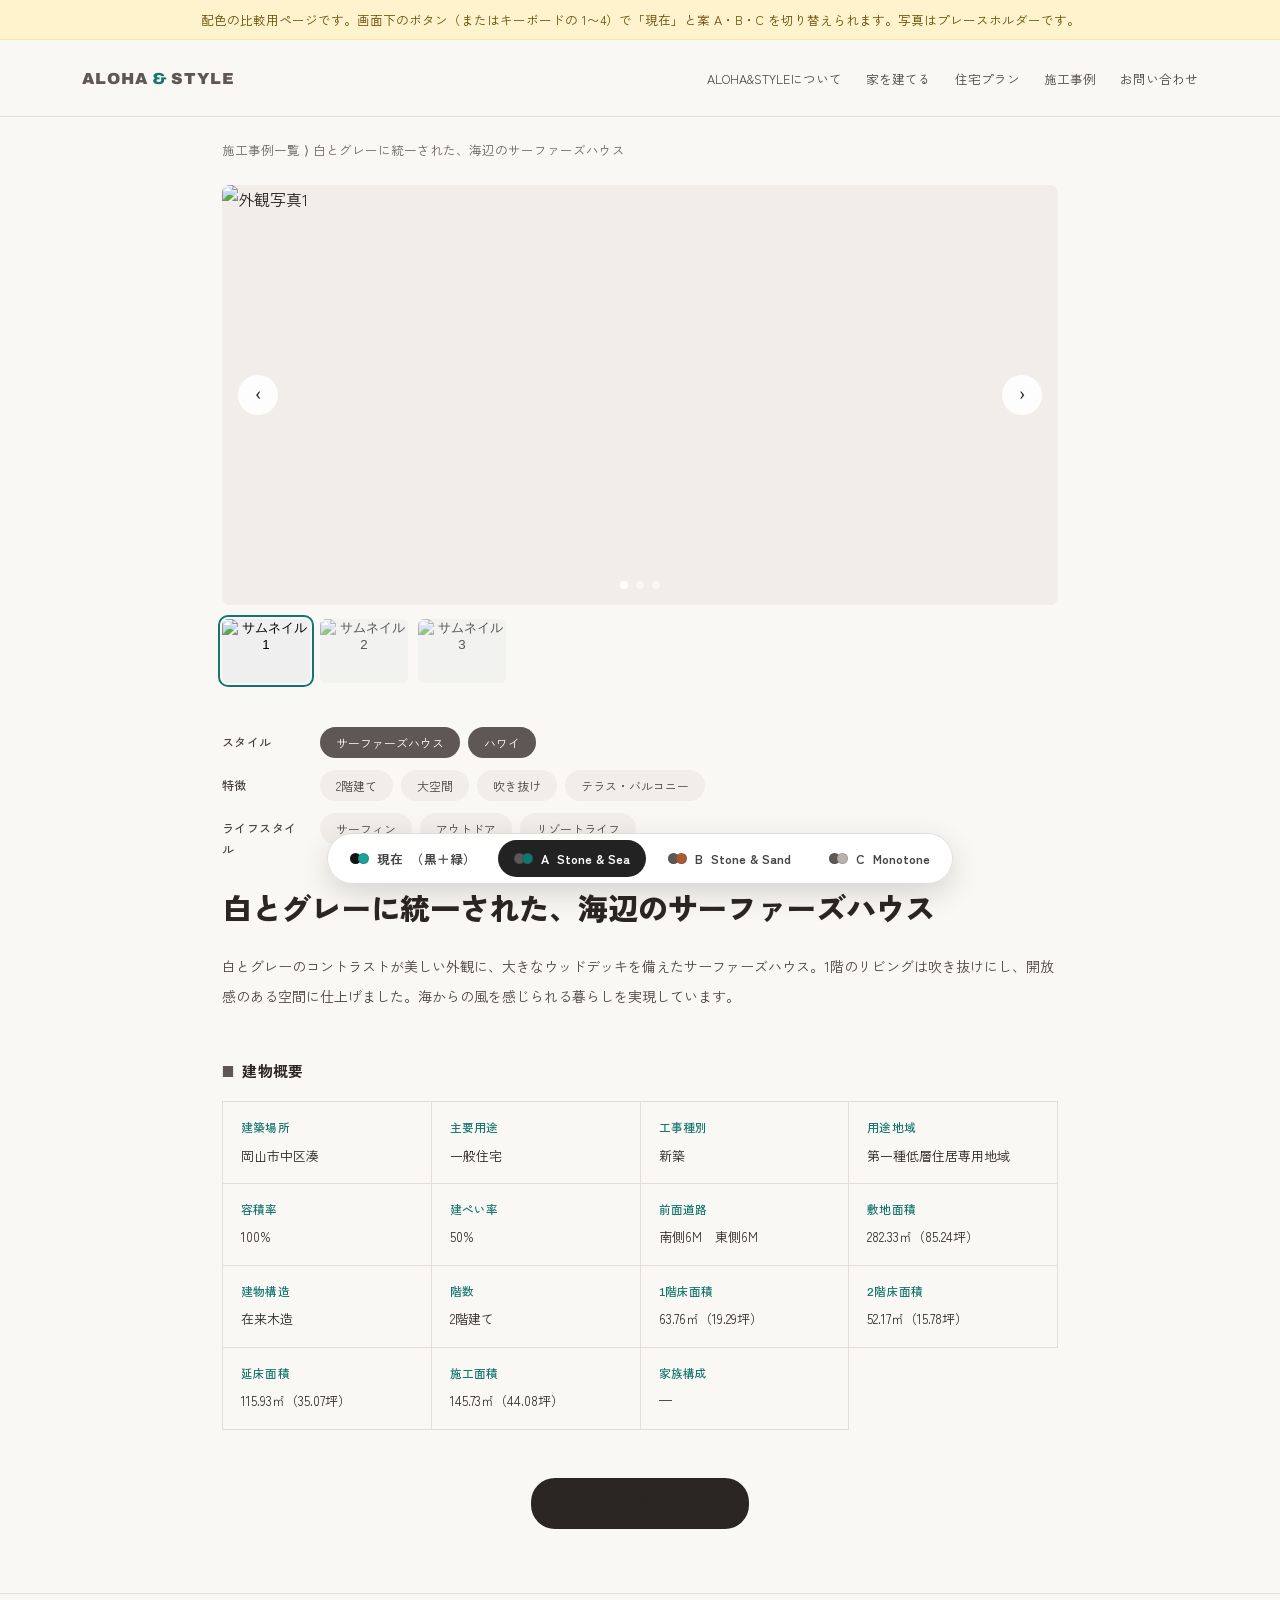
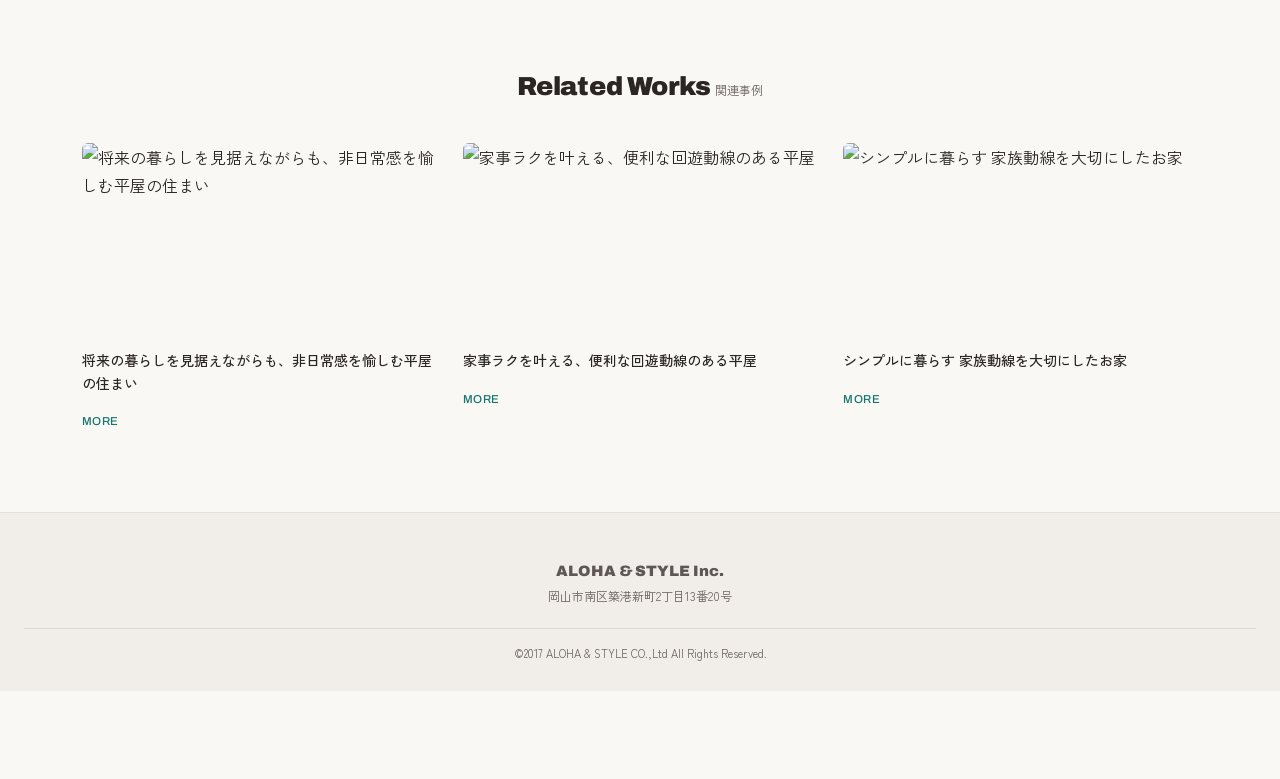
==== proposals/case-detail-color-compare.html @ 7393471c "施工事例詳細の配色比較ページを追加 プレビューに配色切り替え（現在 / A Stone & Sea / B Stone & Sand / C Monotone）を付けた確認用HTML。  Co-Aut" ====
<!DOCTYPE html>
<html lang="ja">
<head>
<meta charset="UTF-8">
<meta name="viewport" content="width=device-width, initial-scale=1.0">
<title>施工事例詳細 配色比較</title>
<link rel="preconnect" href="https://fonts.googleapis.com">
<link href="https://fonts.googleapis.com/css2?family=Archivo:wght@500;700;900&family=Zen+Kaku+Gothic+New:wght@400;500;700;900&display=swap" rel="stylesheet">
<style>
  *{box-sizing:border-box;margin:0;padding:0}
  body{font-family:'Zen Kaku Gothic New',sans-serif;background:var(--paper);padding-bottom:88px}
  .PreviewNote{
    background:#fff3cd;color:#664d03;font-size:12.5px;padding:10px 20px;text-align:center;
    border-bottom:1px solid #ffe69c;
  }
  .SiteHeader{
    position:sticky;top:0;z-index:50;background:var(--header-bg);backdrop-filter:blur(6px);
    border-bottom:1px solid var(--line);
  }
  .SiteHeader__inner{max-width:1180px;margin:0 auto;padding:0 32px;height:76px;display:flex;align-items:center;justify-content:space-between}
  .SiteHeader__logo{font-family:'Archivo',sans-serif;font-weight:900;font-size:16px;letter-spacing:.06em;color:var(--brand)}
  .SiteHeader__logo span{color:var(--logo-amp)}
  .SiteHeader__nav{display:flex;gap:24px;font-size:12.5px}
  .SiteHeader__nav a{color:var(--ink-soft);text-decoration:none}
  .SiteHeader__nav a:hover{color:var(--ink)}
  @media (max-width:900px){.SiteHeader__nav{display:none}}
  .SiteFooter{background:var(--footer-bg);color:var(--footer-text);border-top:1px solid var(--line);padding:50px 24px 30px;text-align:center;margin-top:0}
  .SiteFooter__logo{font-family:'Archivo',sans-serif;font-weight:900;font-size:15px;color:var(--footer-logo);margin-bottom:8px}
  .SiteFooter__addr{font-size:12px;color:var(--footer-mute);margin-bottom:24px}
  .SiteFooter__bottom{border-top:1px solid var(--footer-line);padding-top:16px;font-size:11px;color:var(--footer-mute)}
.CaseDetail {
  --cd-ink: var(--ink);
  --cd-ink-soft: var(--ink-soft);
  --cd-mute: var(--mute);
  --cd-line: var(--line);
  --cd-paper: var(--paper);
  --cd-paper-shade: var(--shade);
  --cd-white: #ffffff;
  --cd-accent: var(--accent);
  background: var(--cd-paper);
  color: var(--cd-ink);
  font-family: "Zen Kaku Gothic New", sans-serif;
  line-height: 1.75;
  overflow-x: hidden;
}
.CaseDetail * {
  box-sizing: border-box;
}
.CaseDetail a {
  color: inherit;
  text-decoration: none;
}
.CaseDetail img {
  display: block;
  width: 100%;
  height: 100%;
  object-fit: cover;
}
.CaseDetail__wrap {
  max-width: 900px;
  margin: 0 auto;
  padding: 0 32px;
}
@media (max-width: 600px) {
  .CaseDetail__wrap {
    padding: 0 20px;
  }
}
.CaseDetail__btn {
  display: inline-block;
  background: var(--btn);
  color: var(--cd-white);
  font-family: "Archivo", "Zen Kaku Gothic New", sans-serif;
  font-weight: 700;
  font-size: 13px;
  letter-spacing: 0.03em;
  border-radius: 24px;
  padding: 14px 40px;
  transition: background 0.2s ease;
}
.CaseDetail__btn:hover {
  background: var(--btn-hover);
}
.CaseDetail__breadcrumb {
  padding: 22px 0 0;
  font-size: 12.5px;
  color: var(--cd-mute);
}
.CaseDetail__breadcrumb a:hover {
  color: var(--cd-ink);
  text-decoration: underline;
}
.CaseDetail__slider {
  position: relative;
  width: 100%;
  height: 420px;
  margin-top: 24px;
  border-radius: 8px;
  overflow: hidden;
  background: var(--cd-paper-shade);
}
@media (max-width: 760px) {
  .CaseDetail__slider {
    height: 260px;
  }
}
.CaseDetail__slider-slide {
  position: absolute;
  inset: 0;
  height: 100%;
  opacity: 0;
  transition: opacity 0.4s ease;
}
.CaseDetail__slider-slide.is-active {
  opacity: 1;
  position: relative;
}
.CaseDetail__slider-arrow {
  position: absolute;
  top: 50%;
  transform: translateY(-50%);
  width: 40px;
  height: 40px;
  border-radius: 50%;
  background: rgba(255, 255, 255, 0.9);
  display: flex;
  align-items: center;
  justify-content: center;
  font-family: "Archivo", "Zen Kaku Gothic New", sans-serif;
  font-size: 18px;
  color: var(--cd-ink);
  cursor: pointer;
  border: none;
  z-index: 2;
}
.CaseDetail__slider-arrow--prev {
  left: 16px;
}
.CaseDetail__slider-arrow--next {
  right: 16px;
}
.CaseDetail__slider-dots {
  position: absolute;
  bottom: 16px;
  left: 0;
  right: 0;
  display: flex;
  justify-content: center;
  gap: 8px;
  z-index: 2;
}
.CaseDetail__slider-dots i {
  width: 8px;
  height: 8px;
  border-radius: 50%;
  background: rgba(255, 255, 255, 0.6);
  display: block;
}
.CaseDetail__slider-dots i.is-active {
  background: var(--cd-white);
}
.CaseDetail__thumbs {
  display: flex;
  gap: 10px;
  margin-top: 14px;
  flex-wrap: wrap;
}
.CaseDetail__thumb {
  width: 88px;
  height: 64px;
  border-radius: 6px;
  flex: none;
  cursor: pointer;
  opacity: 0.65;
  overflow: hidden;
  transition: opacity 0.2s ease;
  border: none;
  padding: 0;
}
.CaseDetail__thumb.is-active {
  opacity: 1;
  outline: 2px solid var(--cd-accent);
  outline-offset: 2px;
}
.CaseDetail__detail {
  padding: 44px 0 0;
}
.CaseDetail__tag-groups {
  margin-bottom: 28px;
}
.CaseDetail__tag-group {
  display: flex;
  gap: 14px;
  align-items: flex-start;
  margin-bottom: 12px;
}
@media (max-width: 760px) {
  .CaseDetail__tag-group {
    flex-direction: column;
    gap: 4px;
  }
}
.CaseDetail__tag-group-label {
  font-family: "Archivo", "Zen Kaku Gothic New", sans-serif;
  font-weight: 500;
  font-size: 12px;
  letter-spacing: 0.04em;
  color: var(--cd-ink-soft);
  flex: none;
  width: 84px;
  padding-top: 6px;
}
@media (max-width: 760px) {
  .CaseDetail__tag-group-label {
    width: auto;
  }
}
.CaseDetail__tag-group-tags {
  display: flex;
  gap: 8px;
  flex-wrap: wrap;
}
.CaseDetail__tag-group-tags span {
  background: var(--cd-paper-shade);
  color: var(--cd-ink-soft);
  padding: 5px 16px;
  border-radius: 16px;
  font-size: 12px;
}
.CaseDetail__tag-group--style .CaseDetail__tag-group-tags span {
  background: var(--chip);
  color: #fff;
}
.CaseDetail__title {
  font-family: "Archivo", "Zen Kaku Gothic New", sans-serif;
  font-weight: 900;
  font-size: 30px;
  line-height: 1.45;
  letter-spacing: -0.01em;
  color: var(--heading);
  margin-bottom: 20px;
}
@media (max-width: 760px) {
  .CaseDetail__title {
    font-size: 22px;
  }
}
.CaseDetail__lead {
  color: var(--cd-ink-soft);
  font-size: 14px;
  line-height: 2.1;
}
.CaseDetail__overview {
  margin-top: 48px;
}
.CaseDetail__overview-title {
  display: flex;
  align-items: center;
  gap: 8px;
  font-family: "Archivo", "Zen Kaku Gothic New", sans-serif;
  font-weight: 700;
  font-size: 15px;
  letter-spacing: 0.02em;
  color: var(--cd-ink);
  margin-bottom: 16px;
}
.CaseDetail__overview-title::before {
  content: "■";
  color: var(--mark);
  font-size: 12px;
}
.CaseDetail__overview-table {
  display: grid;
  grid-template-columns: repeat(4, 1fr);
  border-top: 1px solid var(--cd-line);
  border-left: 1px solid var(--cd-line);
}
@media (max-width: 760px) {
  .CaseDetail__overview-table {
    grid-template-columns: repeat(2, 1fr);
  }
}
.CaseDetail__overview-cell {
  border-right: 1px solid var(--cd-line);
  border-bottom: 1px solid var(--cd-line);
  padding: 16px 18px;
}
.CaseDetail__overview-key {
  font-family: "Archivo", "Zen Kaku Gothic New", sans-serif;
  font-weight: 500;
  font-size: 11.5px;
  letter-spacing: 0.02em;
  color: var(--cd-accent);
  margin-bottom: 6px;
}
.CaseDetail__overview-value {
  font-size: 13px;
  color: var(--cd-ink);
}
.CaseDetail__cta {
  text-align: center;
  padding: 48px 0 8px;
}
.CaseDetail__related {
  padding: 70px 0 80px;
  margin-top: 56px;
  border-top: 1px solid var(--cd-line);
}
.CaseDetail__related-head {
  text-align: center;
  padding: 0 24px 34px;
}
.CaseDetail__related-head-en {
  color: var(--heading);
  font-family: "Archivo", "Zen Kaku Gothic New", sans-serif;
  font-weight: 900;
  font-size: 26px;
  letter-spacing: -0.01em;
  display: inline-block;
}
.CaseDetail__related-head-jp {
  font-size: 12px;
  color: var(--cd-mute);
  margin-top: 6px;
}
.CaseDetail__related-grid {
  display: grid;
  grid-template-columns: repeat(3, 1fr);
  gap: 26px;
  max-width: 1180px;
  margin: 0 auto;
  padding: 0 32px;
}
@media (max-width: 760px) {
  .CaseDetail__related-grid {
    grid-template-columns: 1fr;
  }
}
.CaseDetail__related-card {
  display: block;
}
.CaseDetail__related-card img {
  height: 190px;
  border-radius: 6px;
  margin-bottom: 16px;
  transition: transform 0.4s ease;
}
.CaseDetail__related-card:hover img {
  transform: scale(1.04);
}
.CaseDetail__related-card h3 {
  font-size: 14px;
  color: var(--cd-ink);
  margin-bottom: 10px;
  line-height: 1.6;
  font-weight: 500;
}
.CaseDetail__related-card-more {
  font-family: "Archivo", "Zen Kaku Gothic New", sans-serif;
  font-weight: 500;
  font-size: 11.5px;
  letter-spacing: 0.04em;
  text-transform: uppercase;
  color: var(--cd-accent);
  display: inline-block;
}

/* ===== 配色（html[data-palette] で切り替え） ===== */
:root, html[data-palette="now"]{
  --ink:#141414; --ink-soft:#4a4a4a; --mute:#8c8c8c; --line:#e2e2e2; --paper:#fafafa; --shade:#f2f2f2;
  --accent:#1fa198; --brand:#141414; --logo-amp:#1fa198; --heading:#141414; --btn:#141414; --btn-hover:#1fa198; --chip:#141414; --mark:#1fa198;
  --header-bg:rgba(250,250,250,.92);
  --footer-bg:#141414; --footer-text:#d8d1c4; --footer-logo:#ffffff; --footer-mute:#8f8f8f; --footer-line:rgba(255,255,255,.12);
}
html[data-palette="a"]{
  --ink:#2B2624; --ink-soft:#4A4441; --mute:#6B645F; --line:#E4DED7; --paper:#FAF8F5; --shade:#F1EDE8;
  --accent:#15766E; --brand:#5E5755; --logo-amp:#15766E; --heading:#2B2624; --btn:#2B2624; --btn-hover:#15766E; --chip:#5E5755; --mark:#5E5755;
  --header-bg:rgba(250,248,245,.92);
  --footer-bg:#F1EDE8; --footer-text:#4A4441; --footer-logo:#5E5755; --footer-mute:#6B645F; --footer-line:#E0D9D1;
}
html[data-palette="b"]{
  --ink:#2B2624; --ink-soft:#4A4441; --mute:#6B645F; --line:#E6DDD2; --paper:#FAF7F2; --shade:#F2ECE3;
  --accent:#A85A33; --brand:#5E5755; --logo-amp:#A85A33; --heading:#2B2624; --btn:#2B2624; --btn-hover:#A85A33; --chip:#5E5755; --mark:#A85A33;
  --header-bg:rgba(250,247,242,.92);
  --footer-bg:#F2ECE3; --footer-text:#4A4441; --footer-logo:#5E5755; --footer-mute:#6B645F; --footer-line:#E2D8CC;
}
html[data-palette="c"]{
  --ink:#2B2624; --ink-soft:#4A4441; --mute:#6B645F; --line:#E4E0DC; --paper:#FAFAF8; --shade:#F1EFEC;
  --accent:#5E5755; --brand:#5E5755; --logo-amp:#5E5755; --heading:#2B2624; --btn:#5E5755; --btn-hover:#2B2624; --chip:#5E5755; --mark:#5E5755;
  --header-bg:rgba(250,250,248,.92);
  --footer-bg:#F1EFEC; --footer-text:#4A4441; --footer-logo:#5E5755; --footer-mute:#6B645F; --footer-line:#DEDAD5;
}
html{transition:background .3s}
body,.SiteHeader,.SiteFooter,.CaseDetail,.CaseDetail__btn,.CaseDetail__tag-group-tags span{transition:background-color .3s,color .3s,border-color .3s}

/* ===== 切り替えバー ===== */
.Switcher{position:fixed;left:50%;bottom:16px;transform:translateX(-50%);z-index:100;display:flex;gap:6px;padding:6px;
  background:rgba(255,255,255,.96);border:1px solid #ddd;border-radius:999px;box-shadow:0 10px 30px rgba(0,0,0,.14);max-width:calc(100% - 24px);overflow-x:auto}
.Switcher button{flex:none;display:flex;align-items:center;gap:8px;border:none;background:none;border-radius:999px;padding:9px 16px;cursor:pointer;
  font:600 12.5px 'Zen Kaku Gothic New',sans-serif;color:#444;white-space:nowrap}
.Switcher button:hover{background:#f3f3f3}
.Switcher button[aria-pressed="true"]{background:#222;color:#fff}
.Switcher i{display:flex}
.Switcher i b{width:11px;height:11px;border-radius:50%;border:1px solid rgba(0,0,0,.12);margin-left:-3px}
.Switcher i b:first-child{margin-left:0}
@media (max-width:600px){.Switcher button{padding:8px 11px;font-size:11.5px}.Switcher .lbl{display:none}}
</style>
</head>
<body>
<div class="PreviewNote">配色の比較用ページです。画面下のボタン（またはキーボードの 1〜4）で「現在」と案 A・B・C を切り替えられます。写真はプレースホルダーです。</div>

<header class="SiteHeader">
  <div class="SiteHeader__inner">
    <div class="SiteHeader__logo">ALOHA <span>&amp;</span> STYLE</div>
    <nav class="SiteHeader__nav">
      <a href="#">ALOHA&amp;STYLEについて</a>
      <a href="#">家を建てる</a>
      <a href="#">住宅プラン</a>
      <a href="#">施工事例</a>
      <a href="#">お問い合わせ</a>
    </nav>
  </div>
</header>
<div class="CaseDetail">
  <main class="CaseDetail__wrap">

    <div class="CaseDetail__breadcrumb">
      <a href="#">施工事例一覧</a>&nbsp;&rang;&nbsp;白とグレーに統一された、海辺のサーファーズハウス
    </div>

    <div class="CaseDetail__slider" data-case-slider>
      <img class="CaseDetail__slider-slide is-active" src="https://picsum.photos/seed/aloha-case-1/1200/800" alt="外観写真1" loading="eager">
      <img class="CaseDetail__slider-slide" src="https://picsum.photos/seed/aloha-case-2/1200/800" alt="外観写真2" loading="lazy">
      <img class="CaseDetail__slider-slide" src="https://picsum.photos/seed/aloha-case-3/1200/800" alt="内観写真3" loading="lazy">
      <button type="button" class="CaseDetail__slider-arrow CaseDetail__slider-arrow--prev" aria-label="前の写真">&lsaquo;</button>
      <button type="button" class="CaseDetail__slider-arrow CaseDetail__slider-arrow--next" aria-label="次の写真">&rsaquo;</button>
      <div class="CaseDetail__slider-dots">
        <i class="is-active"></i><i></i><i></i>
      </div>
    </div>
    <div class="CaseDetail__thumbs">
      <button type="button" class="CaseDetail__thumb is-active" data-index="0"><img src="https://picsum.photos/seed/aloha-case-1/1200/800" alt="サムネイル1"></button>
      <button type="button" class="CaseDetail__thumb" data-index="1"><img src="https://picsum.photos/seed/aloha-case-2/1200/800" alt="サムネイル2"></button>
      <button type="button" class="CaseDetail__thumb" data-index="2"><img src="https://picsum.photos/seed/aloha-case-3/1200/800" alt="サムネイル3"></button>
    </div>

    <div class="CaseDetail__detail">
      <div class="CaseDetail__tag-groups">
        <div class="CaseDetail__tag-group CaseDetail__tag-group--style">
          <span class="CaseDetail__tag-group-label">スタイル</span>
          <div class="CaseDetail__tag-group-tags"><span>サーファーズハウス</span><span>ハワイ</span></div>
        </div>
        <div class="CaseDetail__tag-group">
          <span class="CaseDetail__tag-group-label">特徴</span>
          <div class="CaseDetail__tag-group-tags"><span>2階建て</span><span>大空間</span><span>吹き抜け</span><span>テラス・バルコニー</span></div>
        </div>
        <div class="CaseDetail__tag-group">
          <span class="CaseDetail__tag-group-label">ライフスタイル</span>
          <div class="CaseDetail__tag-group-tags"><span>サーフィン</span><span>アウトドア</span><span>リゾートライフ</span></div>
        </div>
      </div>

      <h1 class="CaseDetail__title">白とグレーに統一された、海辺のサーファーズハウス</h1>

      <div class="CaseDetail__lead">
        <p>白とグレーのコントラストが美しい外観に、大きなウッドデッキを備えたサーファーズハウス。1階のリビングは吹き抜けにし、開放感のある空間に仕上げました。海からの風を感じられる暮らしを実現しています。</p>
      </div>

      <div class="CaseDetail__overview">
        <div class="CaseDetail__overview-title">建物概要</div>
        <div class="CaseDetail__overview-table">
          <div class="CaseDetail__overview-cell"><div class="CaseDetail__overview-key">建築場所</div><div class="CaseDetail__overview-value">岡山市中区湊</div></div>
          <div class="CaseDetail__overview-cell"><div class="CaseDetail__overview-key">主要用途</div><div class="CaseDetail__overview-value">一般住宅</div></div>
          <div class="CaseDetail__overview-cell"><div class="CaseDetail__overview-key">工事種別</div><div class="CaseDetail__overview-value">新築</div></div>
          <div class="CaseDetail__overview-cell"><div class="CaseDetail__overview-key">用途地域</div><div class="CaseDetail__overview-value">第一種低層住居専用地域</div></div>
          <div class="CaseDetail__overview-cell"><div class="CaseDetail__overview-key">容積率</div><div class="CaseDetail__overview-value">100%</div></div>
          <div class="CaseDetail__overview-cell"><div class="CaseDetail__overview-key">建ぺい率</div><div class="CaseDetail__overview-value">50%</div></div>
          <div class="CaseDetail__overview-cell"><div class="CaseDetail__overview-key">前面道路</div><div class="CaseDetail__overview-value">南側6M　東側6M</div></div>
          <div class="CaseDetail__overview-cell"><div class="CaseDetail__overview-key">敷地面積</div><div class="CaseDetail__overview-value">282.33㎡（85.24坪）</div></div>
          <div class="CaseDetail__overview-cell"><div class="CaseDetail__overview-key">建物構造</div><div class="CaseDetail__overview-value">在来木造</div></div>
          <div class="CaseDetail__overview-cell"><div class="CaseDetail__overview-key">階数</div><div class="CaseDetail__overview-value">2階建て</div></div>
          <div class="CaseDetail__overview-cell"><div class="CaseDetail__overview-key">1階床面積</div><div class="CaseDetail__overview-value">63.76㎡（19.29坪）</div></div>
          <div class="CaseDetail__overview-cell"><div class="CaseDetail__overview-key">2階床面積</div><div class="CaseDetail__overview-value">52.17㎡（15.78坪）</div></div>
          <div class="CaseDetail__overview-cell"><div class="CaseDetail__overview-key">延床面積</div><div class="CaseDetail__overview-value">115.93㎡（35.07坪）</div></div>
          <div class="CaseDetail__overview-cell"><div class="CaseDetail__overview-key">施工面積</div><div class="CaseDetail__overview-value">145.73㎡（44.08坪）</div></div>
          <div class="CaseDetail__overview-cell"><div class="CaseDetail__overview-key">家族構成</div><div class="CaseDetail__overview-value">&mdash;</div></div>
        </div>
      </div>
    </div>

    <div class="CaseDetail__cta"><a href="#" class="CaseDetail__btn">カタログを請求する &rarr;</a></div>
  </main>

  <section class="CaseDetail__related" aria-labelledby="case-related-heading">
    <div class="CaseDetail__related-head">
      <h2 id="case-related-heading" class="CaseDetail__related-head-en">Related Works</h2>
      <span class="CaseDetail__related-head-jp">関連事例</span>
    </div>
    <div class="CaseDetail__related-grid">
      <a href="#" class="CaseDetail__related-card">
        <img src="https://picsum.photos/seed/aloha-related-1/900/700" alt="将来の暮らしを見据えながらも、非日常感を愉しむ平屋の住まい">
        <h3>将来の暮らしを見据えながらも、非日常感を愉しむ平屋の住まい</h3>
        <span class="CaseDetail__related-card-more">More</span>
      </a>
      <a href="#" class="CaseDetail__related-card">
        <img src="https://picsum.photos/seed/aloha-related-2/900/700" alt="家事ラクを叶える、便利な回遊動線のある平屋">
        <h3>家事ラクを叶える、便利な回遊動線のある平屋</h3>
        <span class="CaseDetail__related-card-more">More</span>
      </a>
      <a href="#" class="CaseDetail__related-card">
        <img src="https://picsum.photos/seed/aloha-related-3/900/700" alt="シンプルに暮らす 家族動線を大切にしたお家">
        <h3>シンプルに暮らす 家族動線を大切にしたお家</h3>
        <span class="CaseDetail__related-card-more">More</span>
      </a>
    </div>
  </section>
</div>

<footer class="SiteFooter">
  <div class="SiteFooter__logo">ALOHA & STYLE Inc.</div>
  <div class="SiteFooter__addr">岡山市南区築港新町2丁目13番20号</div>
  <div class="SiteFooter__bottom">©2017 ALOHA & STYLE CO.,Ltd All Rights Reserved.</div>
</footer>

<script>
(function(){
  var slides = document.querySelectorAll('.CaseDetail__slider-slide');
  var dots = document.querySelectorAll('.CaseDetail__slider-dots i');
  var thumbs = document.querySelectorAll('.CaseDetail__thumb');
  var current = 0;
  function show(i){
    slides.forEach(function(s,idx){ s.classList.toggle('is-active', idx===i); });
    dots.forEach(function(d,idx){ d.classList.toggle('is-active', idx===i); });
    thumbs.forEach(function(t,idx){ t.classList.toggle('is-active', idx===i); });
    current = i;
  }
  document.querySelector('.CaseDetail__slider-arrow--next').addEventListener('click', function(){ show((current+1)%slides.length); });
  document.querySelector('.CaseDetail__slider-arrow--prev').addEventListener('click', function(){ show((current-1+slides.length)%slides.length); });
  thumbs.forEach(function(t,idx){ t.addEventListener('click', function(){ show(idx); }); });
})();
</script>

<nav class="Switcher" aria-label="配色の切り替え">
  <button type="button" data-p="now"><i><b style="background:#141414"></b><b style="background:#1fa198"></b></i>現在<span class="lbl">（黒＋緑）</span></button>
  <button type="button" data-p="a"><i><b style="background:#5E5755"></b><b style="background:#15766E"></b></i>A<span class="lbl"> Stone &amp; Sea</span></button>
  <button type="button" data-p="b"><i><b style="background:#5E5755"></b><b style="background:#A85A33"></b></i>B<span class="lbl"> Stone &amp; Sand</span></button>
  <button type="button" data-p="c"><i><b style="background:#5E5755"></b><b style="background:#B9B1AB"></b></i>C<span class="lbl"> Monotone</span></button>
</nav>
<script>
(function(){
  var btns=document.querySelectorAll('.Switcher button'), keys=['now','a','b','c'];
  function set(p){ document.documentElement.setAttribute('data-palette',p);
    btns.forEach(function(b){ b.setAttribute('aria-pressed', b.getAttribute('data-p')===p ? 'true':'false'); });
    try{ localStorage.setItem('aloha-palette',p); }catch(e){} }
  btns.forEach(function(b){ b.addEventListener('click',function(){ set(b.getAttribute('data-p')); }); });
  document.addEventListener('keydown',function(e){ var i=parseInt(e.key,10); if(i>=1&&i<=4) set(keys[i-1]); });
  var saved=null; try{ saved=localStorage.getItem('aloha-palette'); }catch(e){}
  set(keys.indexOf(saved)>=0 ? saved : 'a');
})();
</script>

</body>
</html>
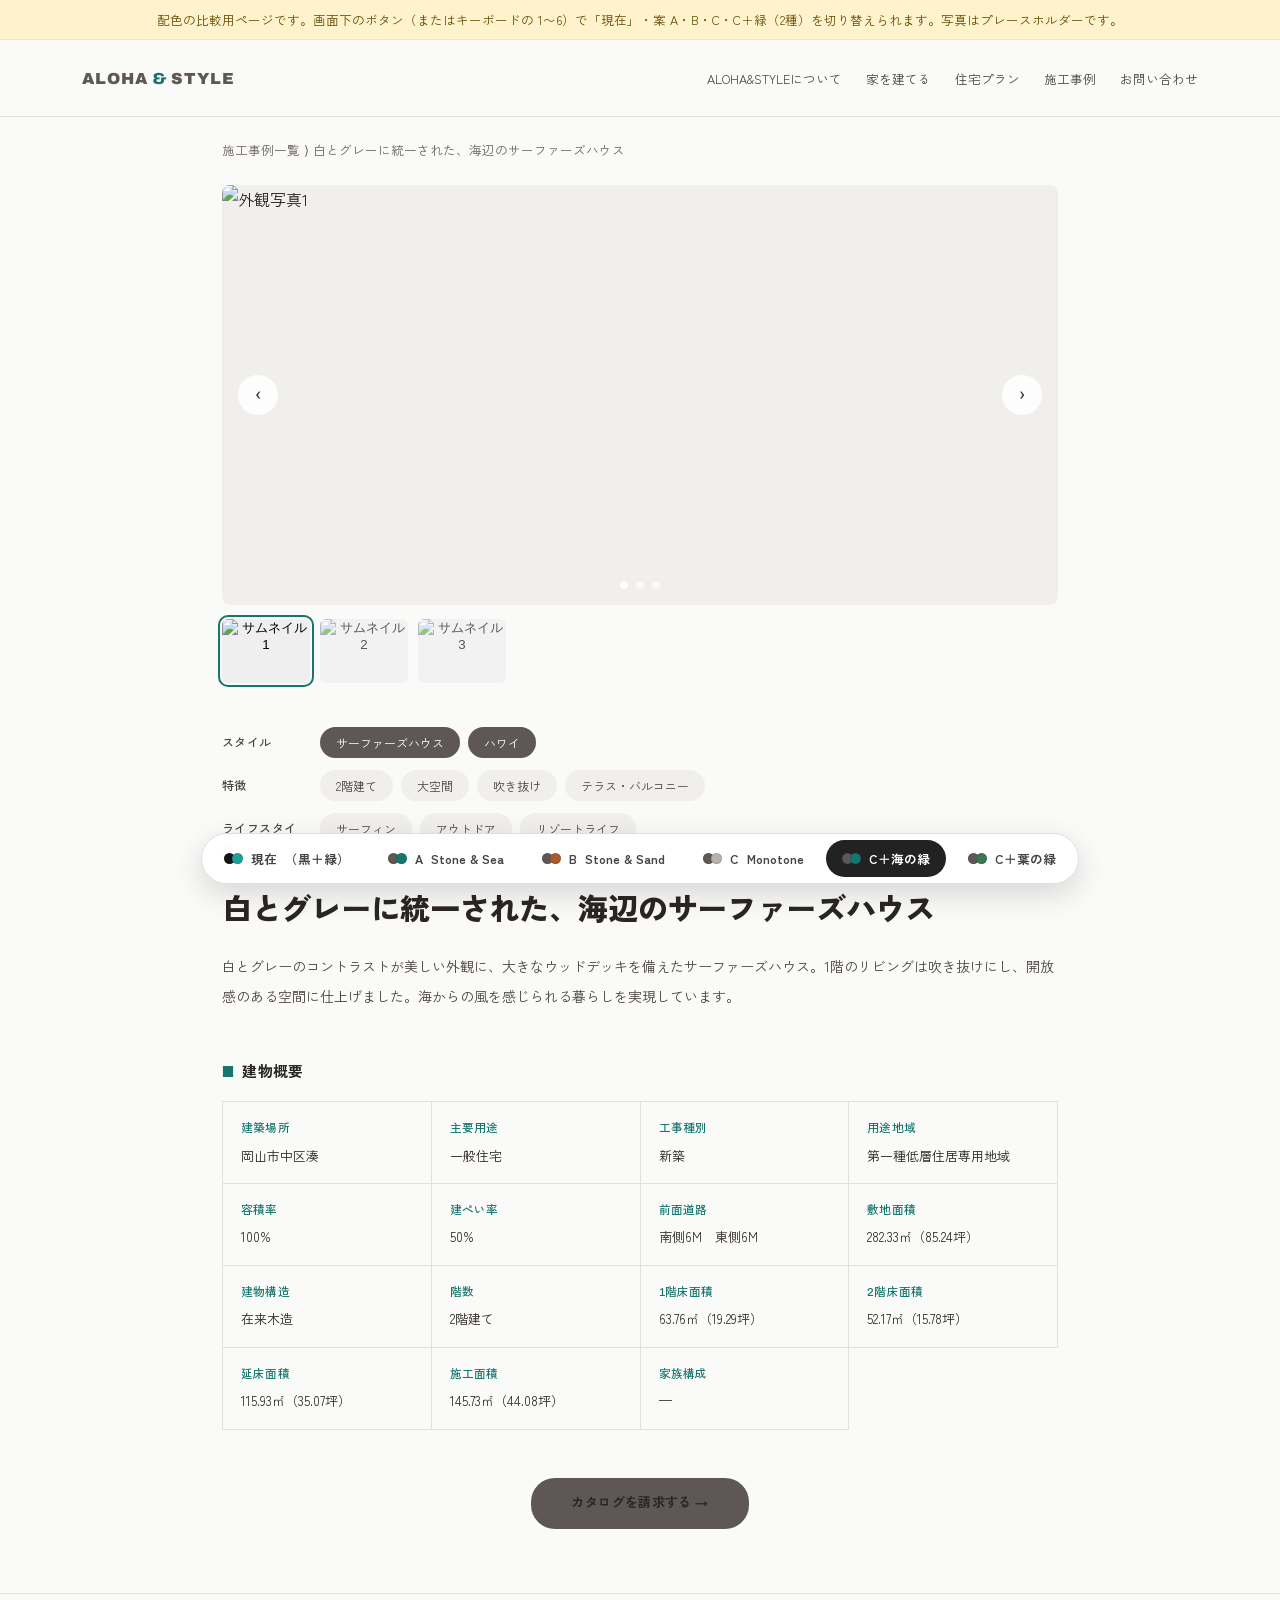
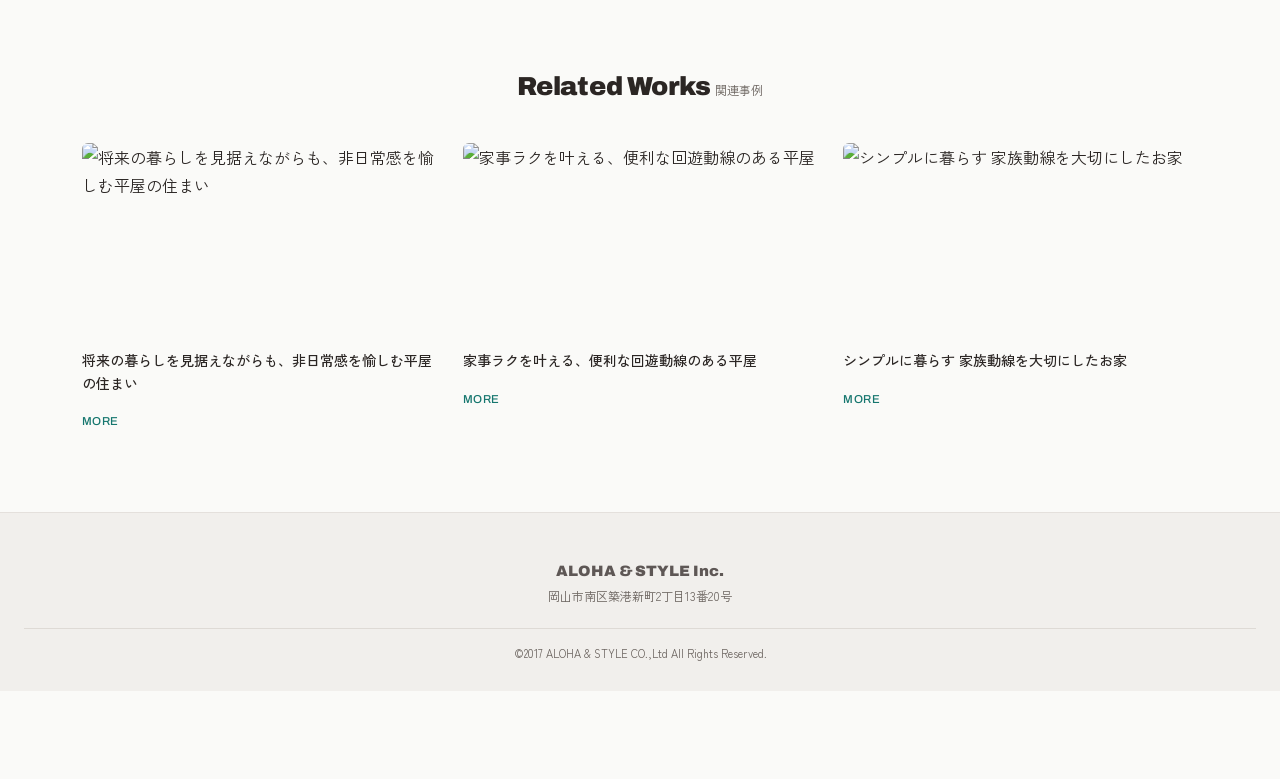
==== commit 2d7c7a07: "配色比較に「C＋海の緑」「C＋葉の緑」を追加 Co-Authored-By: Claude Opus 5.5 <noreply@anthropic.com> Claude-Session: https" ====
--- a/proposals/case-detail-color-compare.html
+++ b/proposals/case-detail-color-compare.html
@@ -390,6 +390,18 @@
   --header-bg:rgba(250,250,248,.92);
   --footer-bg:#F1EFEC; --footer-text:#4A4441; --footer-logo:#5E5755; --footer-mute:#6B645F; --footer-line:#DEDAD5;
 }
+html[data-palette="c1"]{
+  --ink:#2B2624; --ink-soft:#4A4441; --mute:#6B645F; --line:#E4E0DC; --paper:#FAFAF8; --shade:#F1EFEC;
+  --accent:#15766E; --brand:#5E5755; --logo-amp:#15766E; --heading:#2B2624; --btn:#5E5755; --btn-hover:#15766E; --chip:#5E5755; --mark:#15766E;
+  --header-bg:rgba(250,250,248,.92);
+  --footer-bg:#F1EFEC; --footer-text:#4A4441; --footer-logo:#5E5755; --footer-mute:#6B645F; --footer-line:#DEDAD5;
+}
+html[data-palette="c2"]{
+  --ink:#2B2624; --ink-soft:#4A4441; --mute:#6B645F; --line:#E4E0DC; --paper:#FAFAF8; --shade:#F1EFEC;
+  --accent:#3E7651; --brand:#5E5755; --logo-amp:#3E7651; --heading:#2B2624; --btn:#5E5755; --btn-hover:#3E7651; --chip:#5E5755; --mark:#3E7651;
+  --header-bg:rgba(250,250,248,.92);
+  --footer-bg:#F1EFEC; --footer-text:#4A4441; --footer-logo:#5E5755; --footer-mute:#6B645F; --footer-line:#DEDAD5;
+}
 html{transition:background .3s}
 body,.SiteHeader,.SiteFooter,.CaseDetail,.CaseDetail__btn,.CaseDetail__tag-group-tags span{transition:background-color .3s,color .3s,border-color .3s}
 
@@ -403,11 +415,11 @@
 .Switcher i{display:flex}
 .Switcher i b{width:11px;height:11px;border-radius:50%;border:1px solid rgba(0,0,0,.12);margin-left:-3px}
 .Switcher i b:first-child{margin-left:0}
-@media (max-width:600px){.Switcher button{padding:8px 11px;font-size:11.5px}.Switcher .lbl{display:none}}
+@media (max-width:760px){.Switcher{left:12px;right:12px;transform:none}.Switcher button{padding:8px 11px;font-size:11.5px}.Switcher .lbl{display:none}}
 </style>
 </head>
 <body>
-<div class="PreviewNote">配色の比較用ページです。画面下のボタン（またはキーボードの 1〜4）で「現在」と案 A・B・C を切り替えられます。写真はプレースホルダーです。</div>
+<div class="PreviewNote">配色の比較用ページです。画面下のボタン（またはキーボードの 1〜6）で「現在」・案 A・B・C・C＋緑（2種）を切り替えられます。写真はプレースホルダーです。</div>
 
 <header class="SiteHeader">
   <div class="SiteHeader__inner">
@@ -545,17 +557,19 @@
   <button type="button" data-p="a"><i><b style="background:#5E5755"></b><b style="background:#15766E"></b></i>A<span class="lbl"> Stone &amp; Sea</span></button>
   <button type="button" data-p="b"><i><b style="background:#5E5755"></b><b style="background:#A85A33"></b></i>B<span class="lbl"> Stone &amp; Sand</span></button>
   <button type="button" data-p="c"><i><b style="background:#5E5755"></b><b style="background:#B9B1AB"></b></i>C<span class="lbl"> Monotone</span></button>
+  <button type="button" data-p="c1"><i><b style="background:#5E5755"></b><b style="background:#15766E"></b></i>C＋海の緑</button>
+  <button type="button" data-p="c2"><i><b style="background:#5E5755"></b><b style="background:#3E7651"></b></i>C＋葉の緑</button>
 </nav>
 <script>
 (function(){
-  var btns=document.querySelectorAll('.Switcher button'), keys=['now','a','b','c'];
+  var btns=document.querySelectorAll('.Switcher button'), keys=['now','a','b','c','c1','c2'];
   function set(p){ document.documentElement.setAttribute('data-palette',p);
     btns.forEach(function(b){ b.setAttribute('aria-pressed', b.getAttribute('data-p')===p ? 'true':'false'); });
     try{ localStorage.setItem('aloha-palette',p); }catch(e){} }
   btns.forEach(function(b){ b.addEventListener('click',function(){ set(b.getAttribute('data-p')); }); });
-  document.addEventListener('keydown',function(e){ var i=parseInt(e.key,10); if(i>=1&&i<=4) set(keys[i-1]); });
+  document.addEventListener('keydown',function(e){ var i=parseInt(e.key,10); if(i>=1&&i<=6) set(keys[i-1]); });
   var saved=null; try{ saved=localStorage.getItem('aloha-palette'); }catch(e){}
-  set(keys.indexOf(saved)>=0 ? saved : 'a');
+  set('c1');
 })();
 </script>
 
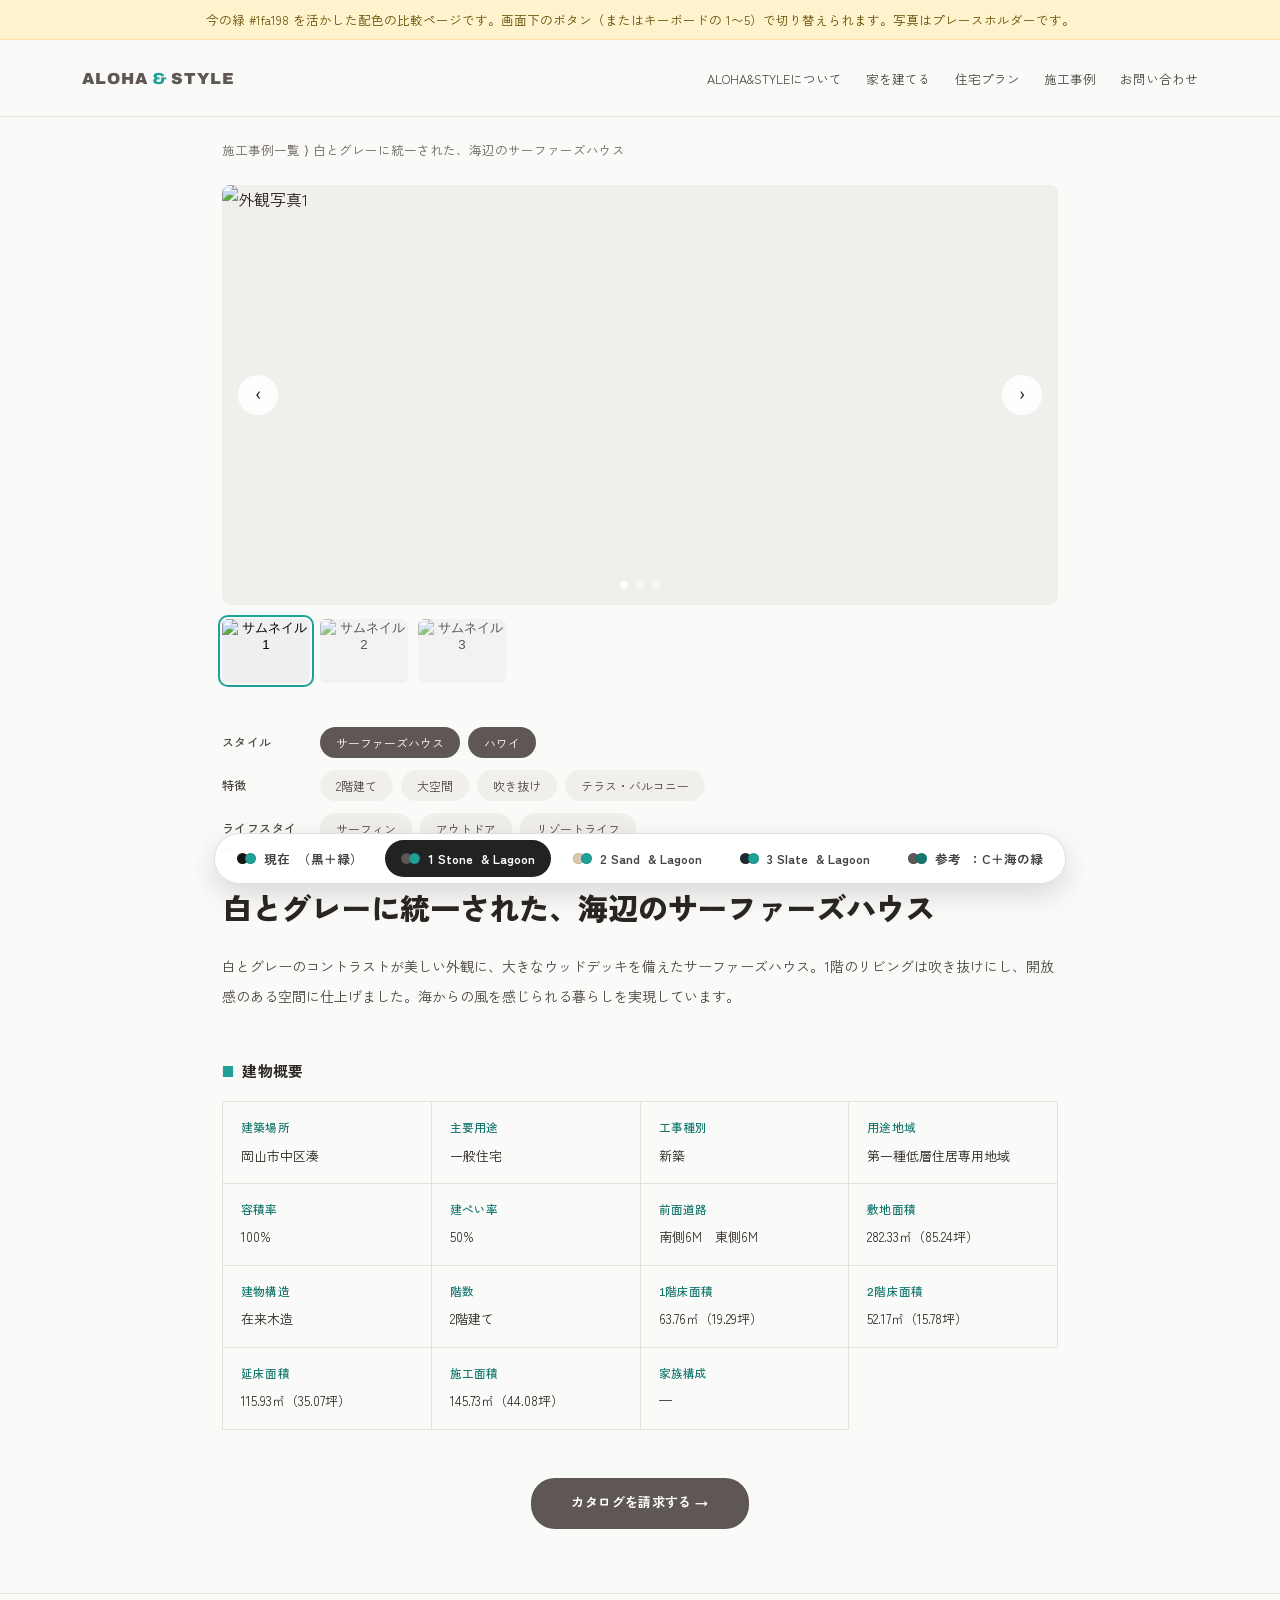
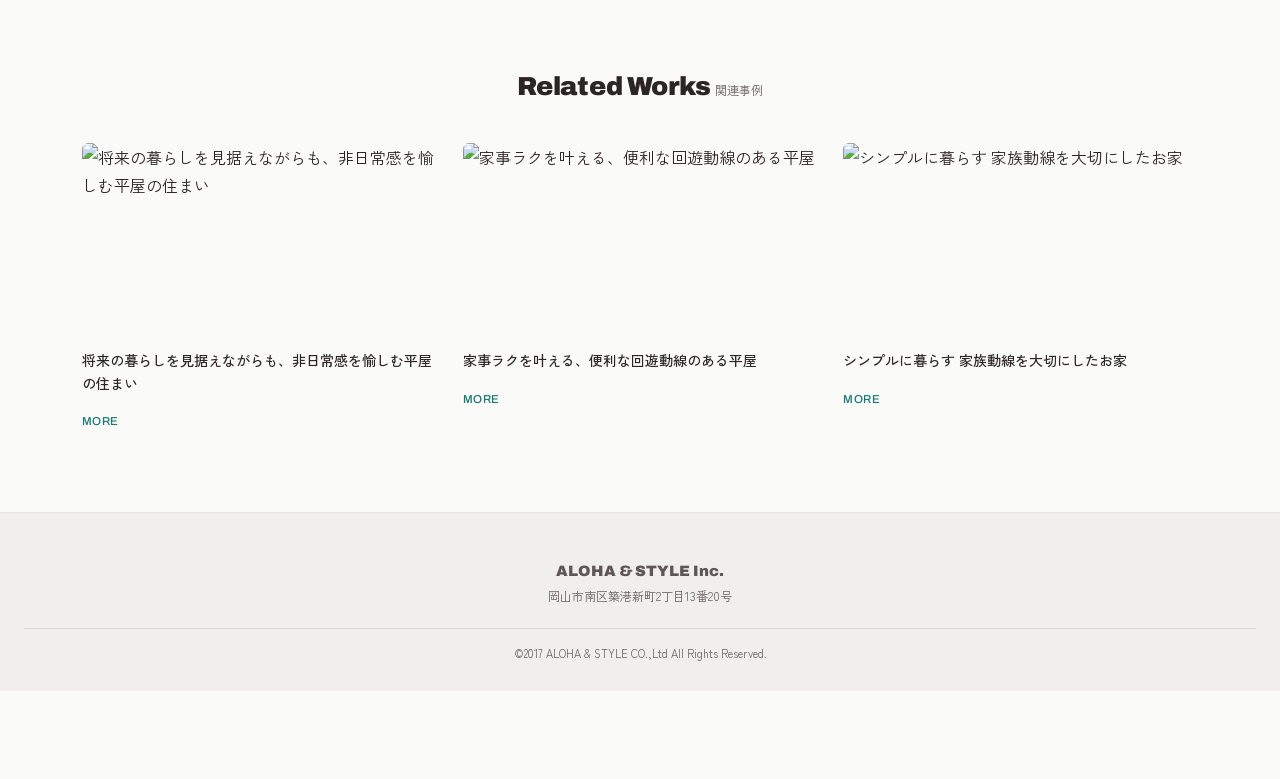
==== commit f9a67424: "配色比較を今の緑（#1fa198）を活かした3案に更新 Stone / Sand / Slate & Lagoon の3案。小さな文字だけ同系色の #177871 を使い読みやすさを確保。 あわせて比" ====
--- a/proposals/case-detail-color-compare.html
+++ b/proposals/case-detail-color-compare.html
@@ -46,7 +46,7 @@
 .CaseDetail * {
   box-sizing: border-box;
 }
-.CaseDetail a {
+:where(.CaseDetail) a {
   color: inherit;
   text-decoration: none;
 }
@@ -290,7 +290,7 @@
   font-weight: 500;
   font-size: 11.5px;
   letter-spacing: 0.02em;
-  color: var(--cd-accent);
+  color: var(--accent-text);
   margin-bottom: 6px;
 }
 .CaseDetail__overview-value {
@@ -361,44 +361,45 @@
   font-size: 11.5px;
   letter-spacing: 0.04em;
   text-transform: uppercase;
-  color: var(--cd-accent);
+  color: var(--accent-text);
   display: inline-block;
 }
 
-/* ===== 配色（html[data-palette] で切り替え） ===== */
+/* ===== 配色（html[data-palette] で切り替え） =====
+   --accent       : 今の緑 #1fa198（ロゴの&・■・枠線・ボタンなど「色として見せる」部分）
+   --accent-text  : 小さな文字用の緑（#1fa198 は白背景で 3.0:1 と薄いため、同じ色相を少し深くした #177871 = 5.1:1）
+*/
 :root, html[data-palette="now"]{
   --ink:#141414; --ink-soft:#4a4a4a; --mute:#8c8c8c; --line:#e2e2e2; --paper:#fafafa; --shade:#f2f2f2;
-  --accent:#1fa198; --brand:#141414; --logo-amp:#1fa198; --heading:#141414; --btn:#141414; --btn-hover:#1fa198; --chip:#141414; --mark:#1fa198;
+  --accent:#1fa198; --accent-text:#1fa198; --brand:#141414; --logo-amp:#1fa198; --heading:#141414; --btn:#141414; --btn-hover:#1fa198; --chip:#141414; --mark:#1fa198;
   --header-bg:rgba(250,250,250,.92);
   --footer-bg:#141414; --footer-text:#d8d1c4; --footer-logo:#ffffff; --footer-mute:#8f8f8f; --footer-line:rgba(255,255,255,.12);
 }
-html[data-palette="a"]{
-  --ink:#2B2624; --ink-soft:#4A4441; --mute:#6B645F; --line:#E4DED7; --paper:#FAF8F5; --shade:#F1EDE8;
-  --accent:#15766E; --brand:#5E5755; --logo-amp:#15766E; --heading:#2B2624; --btn:#2B2624; --btn-hover:#15766E; --chip:#5E5755; --mark:#5E5755;
-  --header-bg:rgba(250,248,245,.92);
-  --footer-bg:#F1EDE8; --footer-text:#4A4441; --footer-logo:#5E5755; --footer-mute:#6B645F; --footer-line:#E0D9D1;
-}
-html[data-palette="b"]{
-  --ink:#2B2624; --ink-soft:#4A4441; --mute:#6B645F; --line:#E6DDD2; --paper:#FAF7F2; --shade:#F2ECE3;
-  --accent:#A85A33; --brand:#5E5755; --logo-amp:#A85A33; --heading:#2B2624; --btn:#2B2624; --btn-hover:#A85A33; --chip:#5E5755; --mark:#A85A33;
-  --header-bg:rgba(250,247,242,.92);
-  --footer-bg:#F2ECE3; --footer-text:#4A4441; --footer-logo:#5E5755; --footer-mute:#6B645F; --footer-line:#E2D8CC;
-}
-html[data-palette="c"]{
+/* 1. Stone & Lagoon：C（茶のモノトーン）＋今の緑 */
+html[data-palette="stone"]{
   --ink:#2B2624; --ink-soft:#4A4441; --mute:#6B645F; --line:#E4E0DC; --paper:#FAFAF8; --shade:#F1EFEC;
-  --accent:#5E5755; --brand:#5E5755; --logo-amp:#5E5755; --heading:#2B2624; --btn:#5E5755; --btn-hover:#2B2624; --chip:#5E5755; --mark:#5E5755;
+  --accent:#1fa198; --accent-text:#177871; --brand:#5E5755; --logo-amp:#1fa198; --heading:#2B2624; --btn:#5E5755; --btn-hover:#177871; --chip:#5E5755; --mark:#1fa198;
   --header-bg:rgba(250,250,248,.92);
   --footer-bg:#F1EFEC; --footer-text:#4A4441; --footer-logo:#5E5755; --footer-mute:#6B645F; --footer-line:#DEDAD5;
 }
+/* 2. Sand & Lagoon：砂浜のベージュ＋今の緑（ビーチの組み合わせ） */
+html[data-palette="sand"]{
+  --ink:#2E2A26; --ink-soft:#4D4640; --mute:#6E655C; --line:#E3D9C9; --paper:#F8F4ED; --shade:#EFE7DA;
+  --accent:#1fa198; --accent-text:#177871; --brand:#5E5755; --logo-amp:#1fa198; --heading:#2E2A26; --btn:#2E2A26; --btn-hover:#177871; --chip:#8A7560; --mark:#1fa198;
+  --header-bg:rgba(248,244,237,.92);
+  --footer-bg:#EFE7DA; --footer-text:#4D4640; --footer-logo:#5E5755; --footer-mute:#6E655C; --footer-line:#DDD1BF;
+}
+/* 3. Slate & Lagoon：深い青灰色＋今の緑（涼しげでモダン） */
+html[data-palette="slate"]{
+  --ink:#1E2A2E; --ink-soft:#3D4B4F; --mute:#55656A; --line:#DCE7E6; --paper:#F6F9F9; --shade:#EAF4F3;
+  --accent:#1fa198; --accent-text:#177871; --brand:#1E2A2E; --logo-amp:#1fa198; --heading:#1E2A2E; --btn:#1E2A2E; --btn-hover:#177871; --chip:#1E2A2E; --mark:#1fa198;
+  --header-bg:rgba(246,249,249,.92);
+  --footer-bg:#EAF4F3; --footer-text:#3D4B4F; --footer-logo:#1E2A2E; --footer-mute:#55656A; --footer-line:#D3E2E0;
+}
+/* 参考：C＋海の緑（前回案） */
 html[data-palette="c1"]{
   --ink:#2B2624; --ink-soft:#4A4441; --mute:#6B645F; --line:#E4E0DC; --paper:#FAFAF8; --shade:#F1EFEC;
-  --accent:#15766E; --brand:#5E5755; --logo-amp:#15766E; --heading:#2B2624; --btn:#5E5755; --btn-hover:#15766E; --chip:#5E5755; --mark:#15766E;
-  --header-bg:rgba(250,250,248,.92);
-  --footer-bg:#F1EFEC; --footer-text:#4A4441; --footer-logo:#5E5755; --footer-mute:#6B645F; --footer-line:#DEDAD5;
-}
-html[data-palette="c2"]{
-  --ink:#2B2624; --ink-soft:#4A4441; --mute:#6B645F; --line:#E4E0DC; --paper:#FAFAF8; --shade:#F1EFEC;
-  --accent:#3E7651; --brand:#5E5755; --logo-amp:#3E7651; --heading:#2B2624; --btn:#5E5755; --btn-hover:#3E7651; --chip:#5E5755; --mark:#3E7651;
+  --accent:#15766E; --accent-text:#15766E; --brand:#5E5755; --logo-amp:#15766E; --heading:#2B2624; --btn:#5E5755; --btn-hover:#15766E; --chip:#5E5755; --mark:#15766E;
   --header-bg:rgba(250,250,248,.92);
   --footer-bg:#F1EFEC; --footer-text:#4A4441; --footer-logo:#5E5755; --footer-mute:#6B645F; --footer-line:#DEDAD5;
 }
@@ -419,7 +420,7 @@
 </style>
 </head>
 <body>
-<div class="PreviewNote">配色の比較用ページです。画面下のボタン（またはキーボードの 1〜6）で「現在」・案 A・B・C・C＋緑（2種）を切り替えられます。写真はプレースホルダーです。</div>
+<div class="PreviewNote">今の緑 #1fa198 を活かした配色の比較ページです。画面下のボタン（またはキーボードの 1〜5）で切り替えられます。写真はプレースホルダーです。</div>
 
 <header class="SiteHeader">
   <div class="SiteHeader__inner">
@@ -554,22 +555,21 @@
 
 <nav class="Switcher" aria-label="配色の切り替え">
   <button type="button" data-p="now"><i><b style="background:#141414"></b><b style="background:#1fa198"></b></i>現在<span class="lbl">（黒＋緑）</span></button>
-  <button type="button" data-p="a"><i><b style="background:#5E5755"></b><b style="background:#15766E"></b></i>A<span class="lbl"> Stone &amp; Sea</span></button>
-  <button type="button" data-p="b"><i><b style="background:#5E5755"></b><b style="background:#A85A33"></b></i>B<span class="lbl"> Stone &amp; Sand</span></button>
-  <button type="button" data-p="c"><i><b style="background:#5E5755"></b><b style="background:#B9B1AB"></b></i>C<span class="lbl"> Monotone</span></button>
-  <button type="button" data-p="c1"><i><b style="background:#5E5755"></b><b style="background:#15766E"></b></i>C＋海の緑</button>
-  <button type="button" data-p="c2"><i><b style="background:#5E5755"></b><b style="background:#3E7651"></b></i>C＋葉の緑</button>
+  <button type="button" data-p="stone"><i><b style="background:#5E5755"></b><b style="background:#1fa198"></b></i>1 Stone<span class="lbl"> &amp; Lagoon</span></button>
+  <button type="button" data-p="sand"><i><b style="background:#D9C9AE"></b><b style="background:#1fa198"></b></i>2 Sand<span class="lbl"> &amp; Lagoon</span></button>
+  <button type="button" data-p="slate"><i><b style="background:#1E2A2E"></b><b style="background:#1fa198"></b></i>3 Slate<span class="lbl"> &amp; Lagoon</span></button>
+  <button type="button" data-p="c1"><i><b style="background:#5E5755"></b><b style="background:#15766E"></b></i>参考<span class="lbl">：C＋海の緑</span></button>
 </nav>
 <script>
 (function(){
-  var btns=document.querySelectorAll('.Switcher button'), keys=['now','a','b','c','c1','c2'];
+  var btns=document.querySelectorAll('.Switcher button'), keys=['now','stone','sand','slate','c1'];
   function set(p){ document.documentElement.setAttribute('data-palette',p);
     btns.forEach(function(b){ b.setAttribute('aria-pressed', b.getAttribute('data-p')===p ? 'true':'false'); });
     try{ localStorage.setItem('aloha-palette',p); }catch(e){} }
   btns.forEach(function(b){ b.addEventListener('click',function(){ set(b.getAttribute('data-p')); }); });
-  document.addEventListener('keydown',function(e){ var i=parseInt(e.key,10); if(i>=1&&i<=6) set(keys[i-1]); });
+  document.addEventListener('keydown',function(e){ var i=parseInt(e.key,10); if(i>=1&&i<=5) set(keys[i-1]); });
   var saved=null; try{ saved=localStorage.getItem('aloha-palette'); }catch(e){}
-  set('c1');
+  set('stone');
 })();
 </script>
 
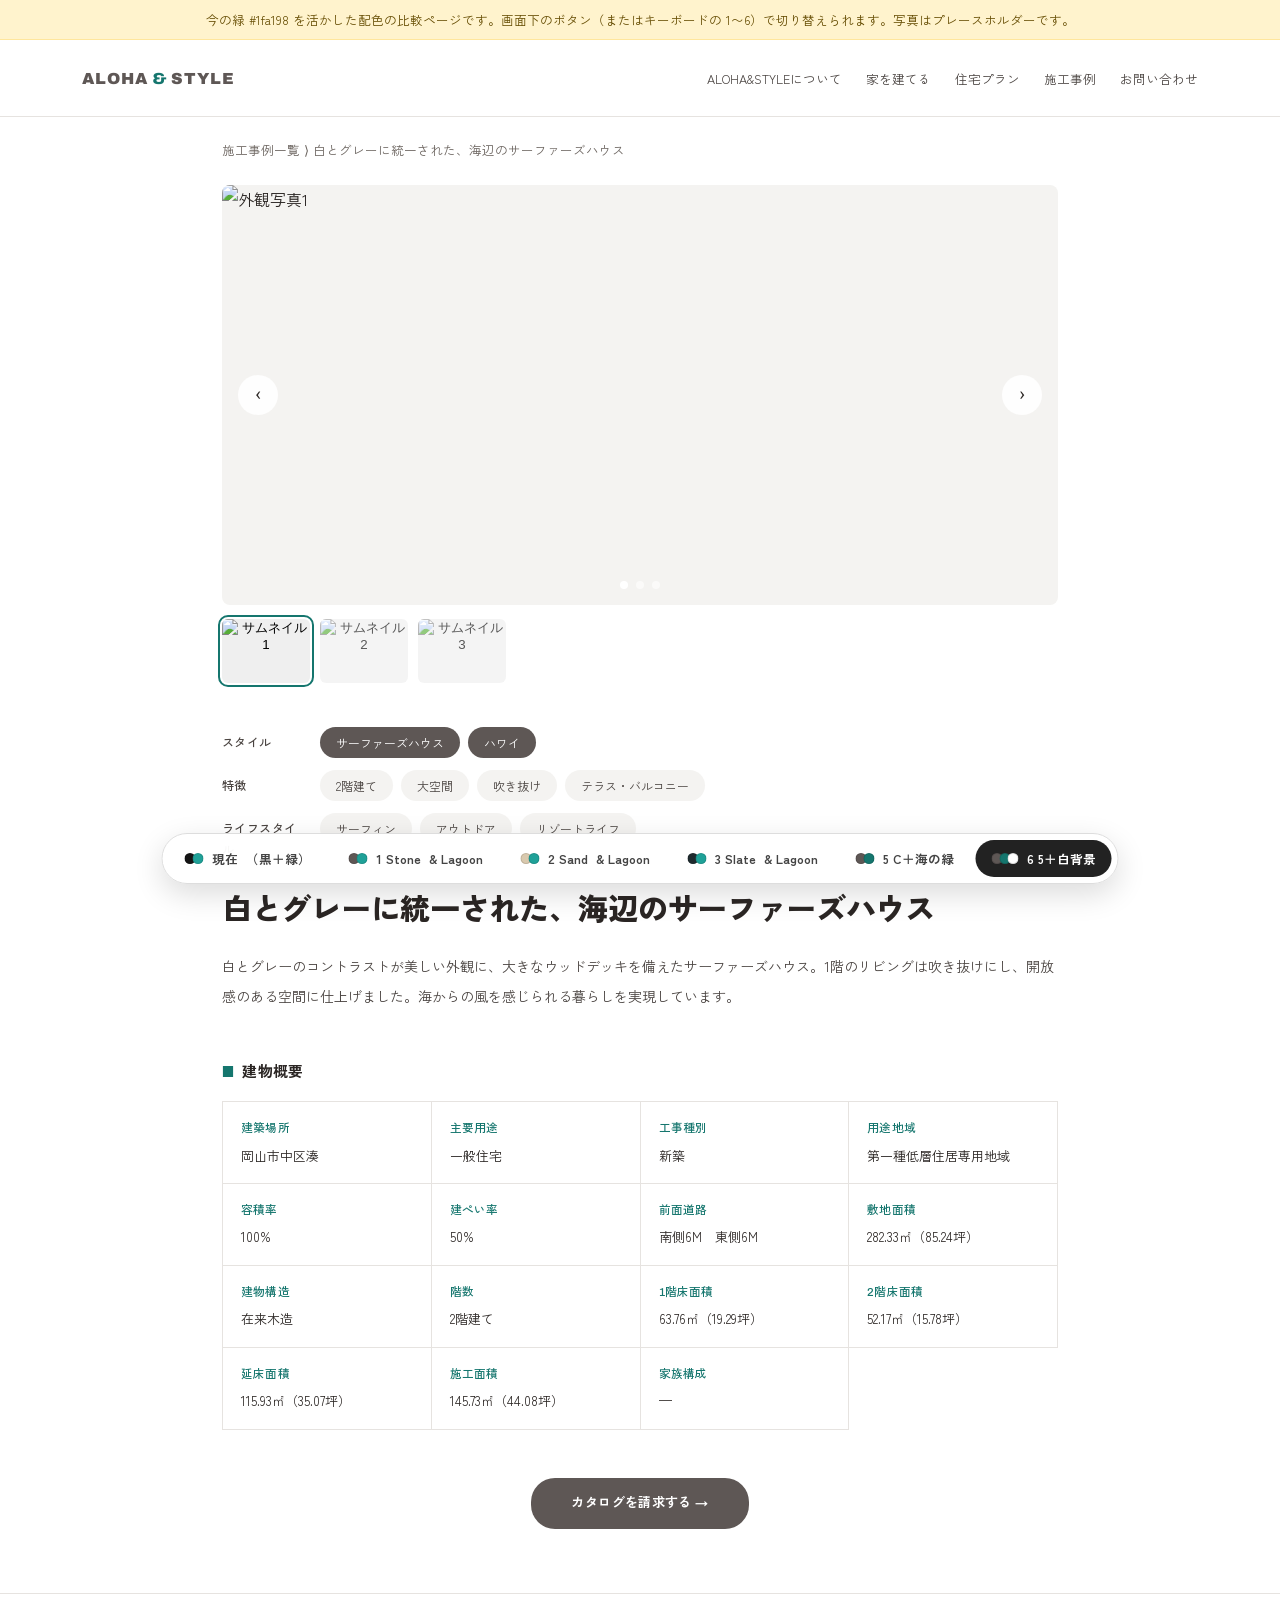
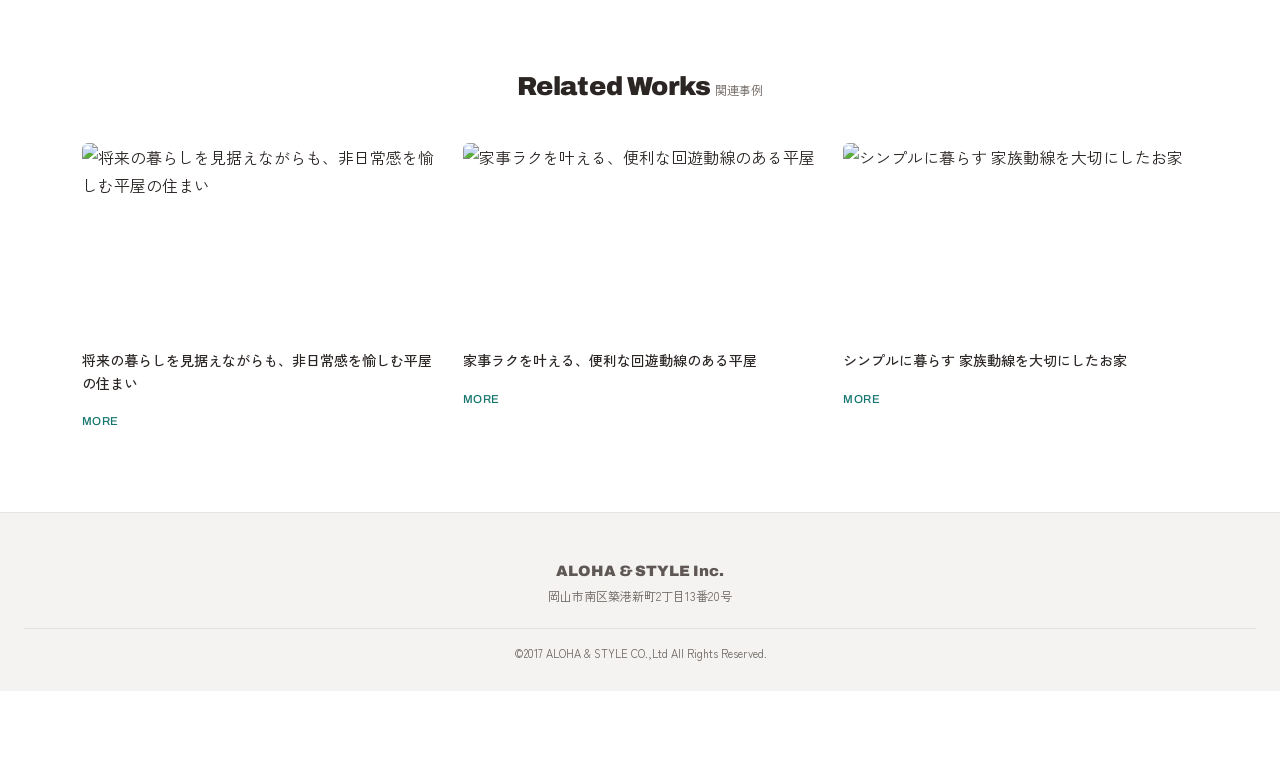
==== commit ccdd4c49: "配色比較に「C＋海の緑・白背景」を追加 Co-Authored-By: Claude Opus 5.5 <noreply@anthropic.com> Claude-Session: https://" ====
--- a/proposals/case-detail-color-compare.html
+++ b/proposals/case-detail-color-compare.html
@@ -396,6 +396,13 @@
   --header-bg:rgba(246,249,249,.92);
   --footer-bg:#EAF4F3; --footer-text:#3D4B4F; --footer-logo:#1E2A2E; --footer-mute:#55656A; --footer-line:#D3E2E0;
 }
+/* 5＋白背景：C＋海の緑を白ベースに（面だけごく薄い暖かみのあるグレー） */
+html[data-palette="c1w"]{
+  --ink:#2B2624; --ink-soft:#4A4441; --mute:#6B645F; --line:#E6E3E0; --paper:#FFFFFF; --shade:#F4F3F1;
+  --accent:#15766E; --accent-text:#15766E; --brand:#5E5755; --logo-amp:#15766E; --heading:#2B2624; --btn:#5E5755; --btn-hover:#15766E; --chip:#5E5755; --mark:#15766E;
+  --header-bg:rgba(255,255,255,.94);
+  --footer-bg:#F4F3F1; --footer-text:#4A4441; --footer-logo:#5E5755; --footer-mute:#6B645F; --footer-line:#E3DFDB;
+}
 /* 参考：C＋海の緑（前回案） */
 html[data-palette="c1"]{
   --ink:#2B2624; --ink-soft:#4A4441; --mute:#6B645F; --line:#E4E0DC; --paper:#FAFAF8; --shade:#F1EFEC;
@@ -420,7 +427,7 @@
 </style>
 </head>
 <body>
-<div class="PreviewNote">今の緑 #1fa198 を活かした配色の比較ページです。画面下のボタン（またはキーボードの 1〜5）で切り替えられます。写真はプレースホルダーです。</div>
+<div class="PreviewNote">今の緑 #1fa198 を活かした配色の比較ページです。画面下のボタン（またはキーボードの 1〜6）で切り替えられます。写真はプレースホルダーです。</div>
 
 <header class="SiteHeader">
   <div class="SiteHeader__inner">
@@ -558,18 +565,19 @@
   <button type="button" data-p="stone"><i><b style="background:#5E5755"></b><b style="background:#1fa198"></b></i>1 Stone<span class="lbl"> &amp; Lagoon</span></button>
   <button type="button" data-p="sand"><i><b style="background:#D9C9AE"></b><b style="background:#1fa198"></b></i>2 Sand<span class="lbl"> &amp; Lagoon</span></button>
   <button type="button" data-p="slate"><i><b style="background:#1E2A2E"></b><b style="background:#1fa198"></b></i>3 Slate<span class="lbl"> &amp; Lagoon</span></button>
-  <button type="button" data-p="c1"><i><b style="background:#5E5755"></b><b style="background:#15766E"></b></i>参考<span class="lbl">：C＋海の緑</span></button>
+  <button type="button" data-p="c1"><i><b style="background:#5E5755"></b><b style="background:#15766E"></b></i>5 C＋海の緑</button>
+  <button type="button" data-p="c1w"><i><b style="background:#5E5755"></b><b style="background:#15766E"></b><b style="background:#FFFFFF"></b></i>6 5＋白背景</button>
 </nav>
 <script>
 (function(){
-  var btns=document.querySelectorAll('.Switcher button'), keys=['now','stone','sand','slate','c1'];
+  var btns=document.querySelectorAll('.Switcher button'), keys=['now','stone','sand','slate','c1','c1w'];
   function set(p){ document.documentElement.setAttribute('data-palette',p);
     btns.forEach(function(b){ b.setAttribute('aria-pressed', b.getAttribute('data-p')===p ? 'true':'false'); });
     try{ localStorage.setItem('aloha-palette',p); }catch(e){} }
   btns.forEach(function(b){ b.addEventListener('click',function(){ set(b.getAttribute('data-p')); }); });
-  document.addEventListener('keydown',function(e){ var i=parseInt(e.key,10); if(i>=1&&i<=5) set(keys[i-1]); });
+  document.addEventListener('keydown',function(e){ var i=parseInt(e.key,10); if(i>=1&&i<=6) set(keys[i-1]); });
   var saved=null; try{ saved=localStorage.getItem('aloha-palette'); }catch(e){}
-  set('stone');
+  set('c1w');
 })();
 </script>
 
